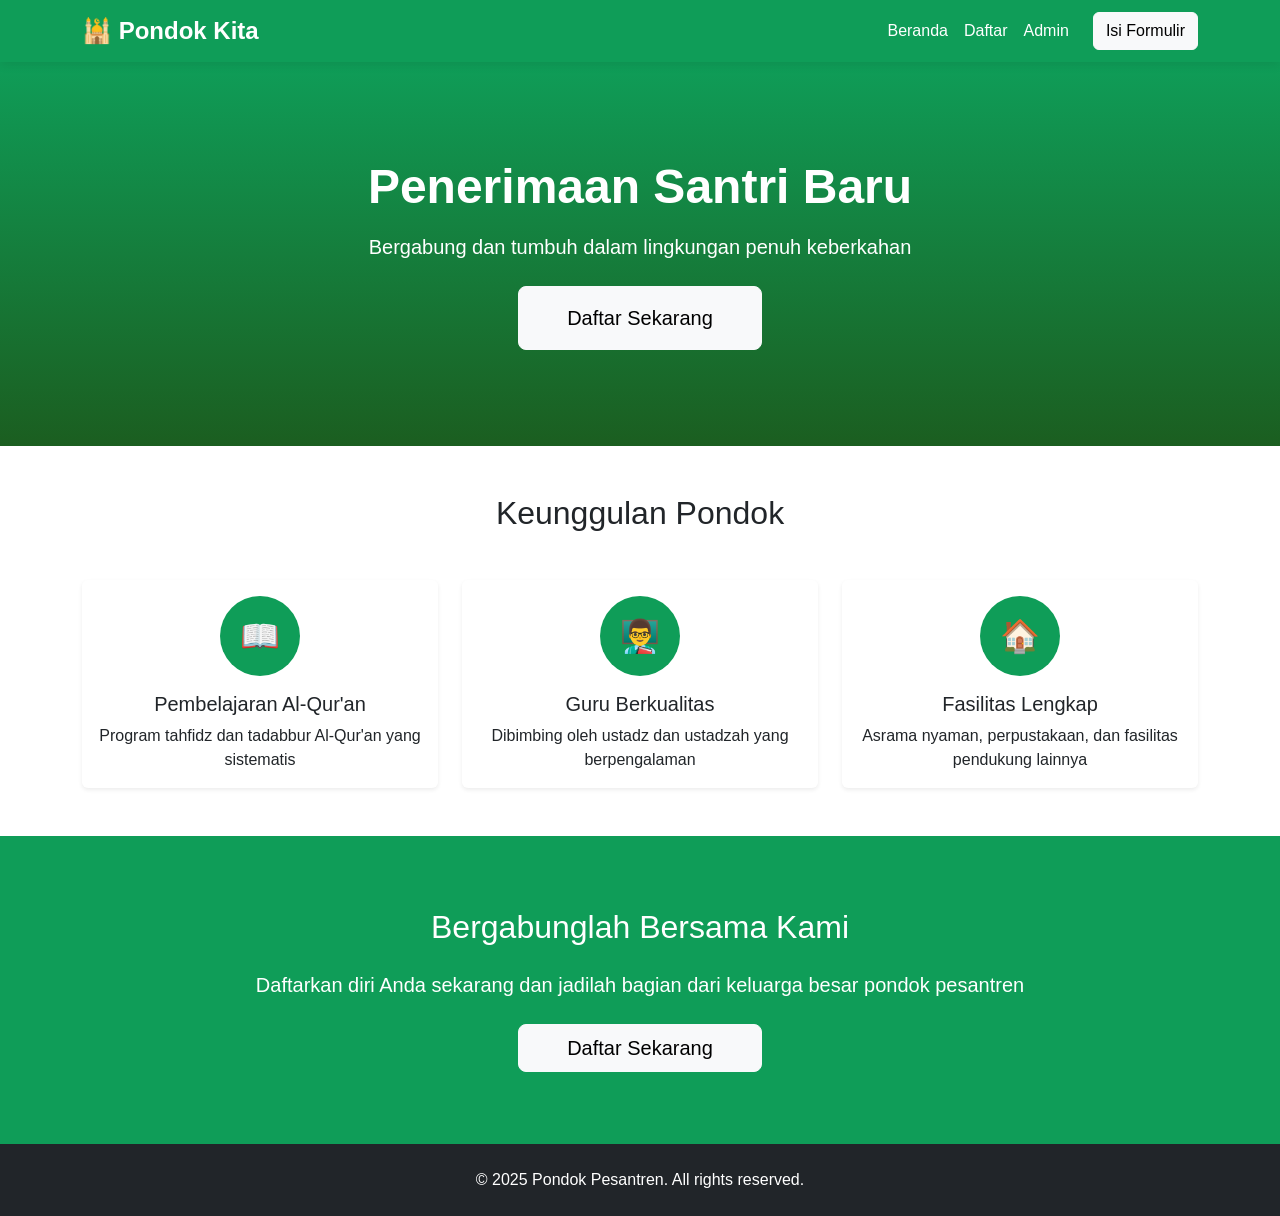
==== public/index.html @ aadc1012 "Add public folder for static files" ====
<!DOCTYPE html>
<html lang="id">
  <head>
    <meta charset="utf-8" />
    <title>Pondok Pesantren — Pendaftaran</title>
    <meta name="viewport" content="width=device-width, initial-scale=1" />

    <!-- Bootstrap -->
    <link
      href="https://cdn.jsdelivr.net/npm/bootstrap@5.3.3/dist/css/bootstrap.min.css"
      rel="stylesheet"
    />

    <!-- AOS & Animate.css -->
    <link href="https://unpkg.com/aos@2.3.4/dist/aos.css" rel="stylesheet" />
    <link
      href="https://cdnjs.cloudflare.com/ajax/libs/animate.css/4.1.1/animate.min.css"
      rel="stylesheet"
    />

    <!-- Custom CSS -->
    <link href="/assets/css/styles.css" rel="stylesheet" />
  </head>
  <body class="bg-light">
    <!-- Navbar -->
    <nav class="navbar navbar-expand-lg sticky-top" style="background: #0f9d58">
      <div class="container">
        <a class="navbar-brand text-white fw-bold" href="/">🕌 Pondok Kita</a>
        <button
          class="navbar-toggler"
          type="button"
          data-bs-toggle="collapse"
          data-bs-target="#navbarNav"
        >
          <span class="navbar-toggler-icon"></span>
        </button>
        <div class="collapse navbar-collapse" id="navbarNav">
          <ul class="navbar-nav ms-auto">
            <li class="nav-item">
              <a class="nav-link text-white" href="/">Beranda</a>
            </li>
            <li class="nav-item">
              <a class="nav-link text-white" href="/daftar">Daftar</a>
            </li>
            <li class="nav-item">
              <a class="nav-link text-white" href="/admin">Admin</a>
            </li>
          </ul>
          <a class="btn btn-light ms-3" href="/daftar">Isi Formulir</a>
        </div>
      </div>
    </nav>

    <!-- Hero Section -->
    <header
      class="py-5"
      style="background: linear-gradient(180deg, #0f9d58, #1b5e20)"
    >
      <div class="container text-center text-white py-5">
        <h1 class="display-5 fw-bold mb-3" id="heroTitle">
          Penerimaan Santri Baru
        </h1>
        <p class="lead mb-4">
          Bergabung dan tumbuh dalam lingkungan penuh keberkahan
        </p>
        <a href="/daftar" class="btn btn-light btn-lg px-5 py-3"
          >Daftar Sekarang</a
        >
      </div>
    </header>

    <!-- Features Section -->
    <section class="py-5 bg-white">
      <div class="container">
        <h2 class="text-center mb-5" data-aos="fade-up">Keunggulan Pondok</h2>
        <div class="row g-4">
          <div class="col-md-4" data-aos="fade-up" data-aos-delay="100">
            <div class="card h-100 shadow-sm border-0">
              <div class="card-body text-center">
                <div
                  class="feature-icon mx-auto mb-3"
                  style="
                    background: #0f9d58;
                    color: white;
                    width: 80px;
                    height: 80px;
                    border-radius: 50%;
                    display: flex;
                    align-items: center;
                    justify-content: center;
                    font-size: 2rem;
                  "
                >
                  📖
                </div>
                <h5 class="card-title">Pembelajaran Al-Qur'an</h5>
                <p class="card-text">
                  Program tahfidz dan tadabbur Al-Qur'an yang sistematis
                </p>
              </div>
            </div>
          </div>
          <div class="col-md-4" data-aos="fade-up" data-aos-delay="200">
            <div class="card h-100 shadow-sm border-0">
              <div class="card-body text-center">
                <div
                  class="feature-icon mx-auto mb-3"
                  style="
                    background: #0f9d58;
                    color: white;
                    width: 80px;
                    height: 80px;
                    border-radius: 50%;
                    display: flex;
                    align-items: center;
                    justify-content: center;
                    font-size: 2rem;
                  "
                >
                  👨‍🏫
                </div>
                <h5 class="card-title">Guru Berkualitas</h5>
                <p class="card-text">
                  Dibimbing oleh ustadz dan ustadzah yang berpengalaman
                </p>
              </div>
            </div>
          </div>
          <div class="col-md-4" data-aos="fade-up" data-aos-delay="300">
            <div class="card h-100 shadow-sm border-0">
              <div class="card-body text-center">
                <div
                  class="feature-icon mx-auto mb-3"
                  style="
                    background: #0f9d58;
                    color: white;
                    width: 80px;
                    height: 80px;
                    border-radius: 50%;
                    display: flex;
                    align-items: center;
                    justify-content: center;
                    font-size: 2rem;
                  "
                >
                  🏠
                </div>
                <h5 class="card-title">Fasilitas Lengkap</h5>
                <p class="card-text">
                  Asrama nyaman, perpustakaan, dan fasilitas pendukung lainnya
                </p>
              </div>
            </div>
          </div>
        </div>
      </div>
    </section>

    <!-- CTA Section -->
    <section class="py-5" style="background: #0f9d58" data-aos="fade-up">
      <div class="container text-center text-white py-4">
        <h2 class="mb-4">Bergabunglah Bersama Kami</h2>
        <p class="lead mb-4">
          Daftarkan diri Anda sekarang dan jadilah bagian dari keluarga besar
          pondok pesantren
        </p>
        <a href="/daftar" class="btn btn-light btn-lg px-5">Daftar Sekarang</a>
      </div>
    </section>

    <!-- Footer -->
    <footer class="bg-dark text-white py-4">
      <div class="container text-center">
        <p class="mb-0">&copy; 2025 Pondok Pesantren. All rights reserved.</p>
      </div>
    </footer>

    <!-- Bootstrap JS -->
    <script src="https://cdn.jsdelivr.net/npm/bootstrap@5.3.3/dist/js/bootstrap.bundle.min.js"></script>

    <!-- GSAP -->
    <script src="https://cdnjs.cloudflare.com/ajax/libs/gsap/3.12.5/gsap.min.js"></script>

    <!-- AOS JS -->
    <script src="https://unpkg.com/aos@2.3.4/dist/aos.js"></script>

    <!-- Custom JS -->
    <script src="/assets/js/app.js"></script>
  </body>
</html>
---- assets/css/styles.css ----
/* Custom Styles - Pondok Pesantren */
:root {
  --primary-green: #0f9d58;
  --dark-green: #1b5e20;
  --hover-green: #0d7d46;
}

body {
  font-family: "Segoe UI", Tahoma, Geneva, Verdana, sans-serif;
}

/* Navbar Styles */
.navbar {
  box-shadow: 0 2px 10px rgba(0, 0, 0, 0.1);
}

.navbar-brand {
  font-size: 1.5rem;
}

.navbar-toggler {
  border-color: rgba(255, 255, 255, 0.5);
}

.navbar-toggler-icon {
  background-image: url("data:image/svg+xml,%3csvg xmlns='http://www.w3.org/2000/svg' viewBox='0 0 30 30'%3e%3cpath stroke='rgba%28255, 255, 255, 0.8%29' stroke-linecap='round' stroke-miterlimit='10' stroke-width='2' d='M4 7h22M4 15h22M4 23h22'/%3e%3c/svg%3e");
}

/* Button Styles */
.btn {
  transition: all 0.3s ease;
}

.btn:hover {
  transform: translateY(-2px);
  box-shadow: 0 5px 15px rgba(0, 0, 0, 0.2);
}

/* Card Hover Effects */
.card {
  transition: all 0.3s ease;
}

.card:hover {
  transform: translateY(-5px);
  box-shadow: 0 10px 30px rgba(0, 0, 0, 0.15) !important;
}

.card:hover .feature-icon {
  transform: scale(1.1) rotate(5deg);
}

/* Feature Icons */
.feature-icon {
  transition: transform 0.3s ease;
}

/* Form Styles */
.form-control:focus,
.form-select:focus {
  border-color: var(--primary-green);
  box-shadow: 0 0 0 0.25rem rgba(15, 157, 88, 0.25);
}

.form-label {
  font-weight: 500;
  margin-bottom: 0.5rem;
}

.form-text {
  font-size: 0.875rem;
  color: #6c757d;
}

/* Validation Styles */
.was-validated .form-control:valid,
.was-validated .form-select:valid {
  border-color: var(--primary-green);
}

.was-validated .form-control:invalid,
.was-validated .form-select:invalid {
  border-color: #dc3545;
}

/* Table Styles */
.table {
  font-size: 0.95rem;
}

.table thead th {
  font-weight: 600;
  text-transform: uppercase;
  font-size: 0.85rem;
  letter-spacing: 0.5px;
  background-color: #f8f9fa;
}

.table-hover tbody tr:hover {
  background-color: rgba(15, 157, 88, 0.05);
}

/* Badge Styles */
.badge {
  padding: 0.5em 0.8em;
  font-weight: 500;
}

/* Stats Cards */
.card.bg-primary,
.card.bg-warning,
.card.bg-success,
.card.bg-danger {
  border: none;
  box-shadow: 0 4px 15px rgba(0, 0, 0, 0.1);
}

/* Loading Spinner */
.spinner-border {
  width: 1rem;
  height: 1rem;
  border-width: 0.15em;
}

/* Alert Styles */
.alert {
  border-radius: 0.5rem;
  border: none;
}

.alert-success {
  background-color: #d4edda;
  color: #155724;
}

.alert-danger {
  background-color: #f8d7da;
  color: #721c24;
}

/* Responsive */
@media (max-width: 768px) {
  .navbar-brand {
    font-size: 1.2rem;
  }

  .table {
    font-size: 0.85rem;
  }

  .btn-sm {
    padding: 0.25rem 0.4rem;
    font-size: 0.75rem;
  }

  .display-5 {
    font-size: 2rem;
  }
}

/* Pagination */
.pagination .page-link {
  color: var(--primary-green);
}

.pagination .page-item.active .page-link {
  background-color: var(--primary-green);
  border-color: var(--primary-green);
}

.pagination .page-link:hover {
  color: var(--hover-green);
}

/* Footer */
footer {
  margin-top: auto;
}

/* Custom Scrollbar */
::-webkit-scrollbar {
  width: 10px;
}

::-webkit-scrollbar-track {
  background: #f1f1f1;
}

::-webkit-scrollbar-thumb {
  background: var(--primary-green);
  border-radius: 5px;
}

::-webkit-scrollbar-thumb:hover {
  background: var(--hover-green);
}

/* Animation Classes */
.animate-fade-in {
  animation: fadeIn 0.5s ease-in;
}

@keyframes fadeIn {
  from {
    opacity: 0;
    transform: translateY(20px);
  }
  to {
    opacity: 1;
    transform: translateY(0);
  }
}

/* Sticky Navbar */
.navbar.sticky-top {
  transition: all 0.3s ease;
}

.navbar.sticky-top.scrolled {
  box-shadow: 0 4px 20px rgba(0, 0, 0, 0.15);
}
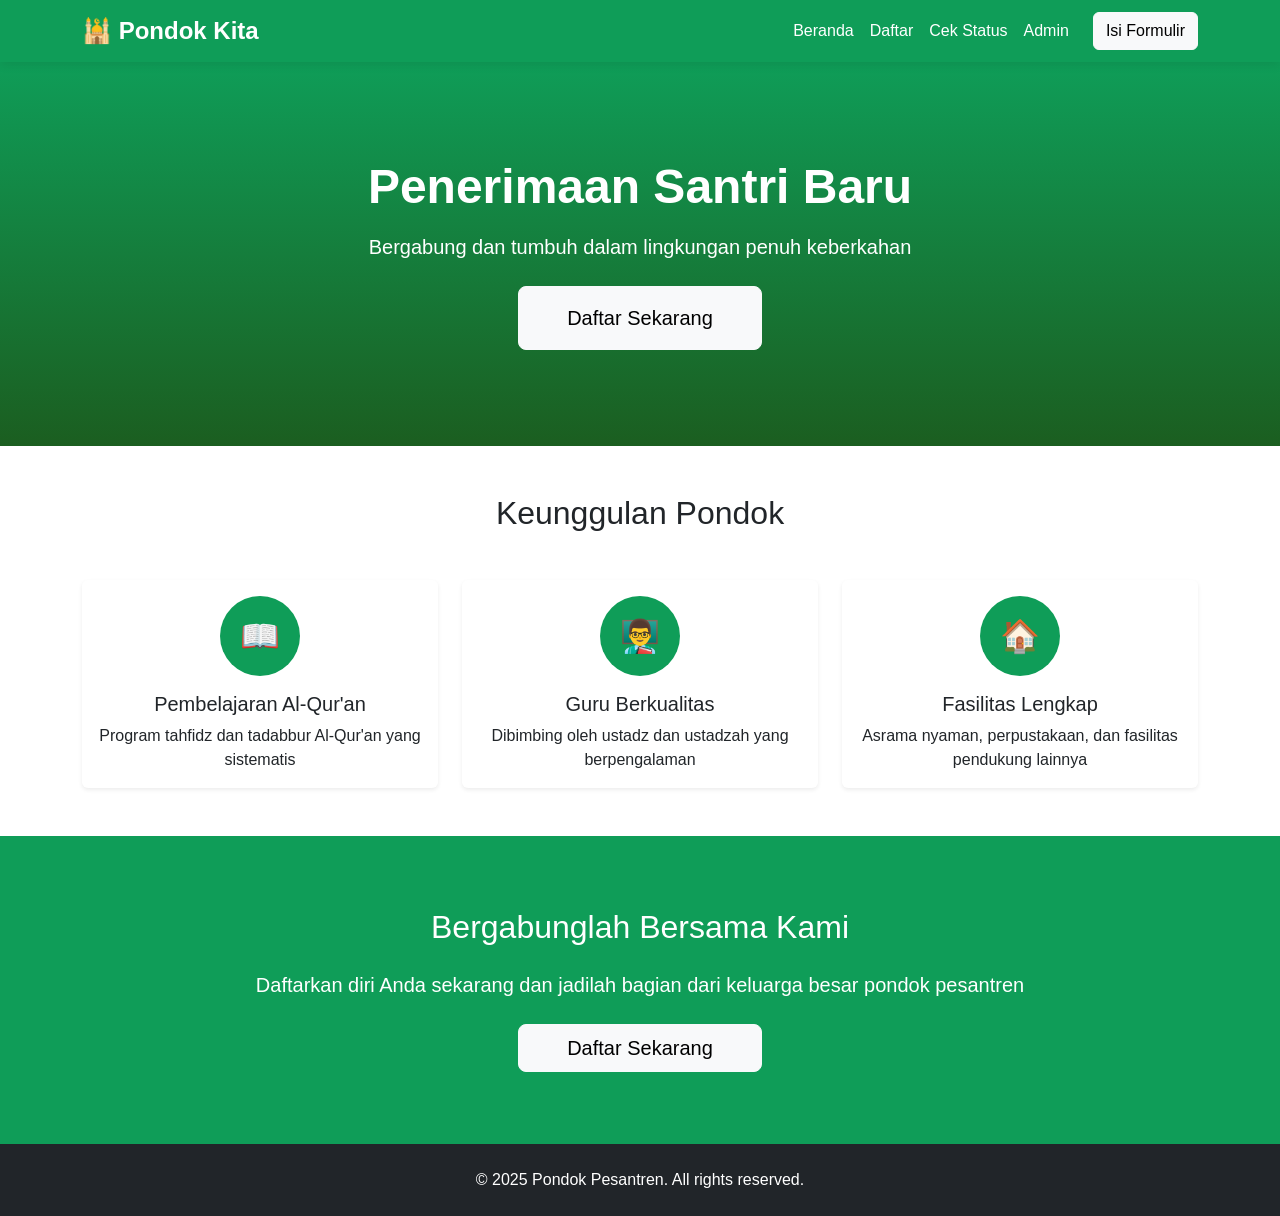
==== commit 44acb55d: "fix: move cekstatus and login to public folder" ====
--- a/public/index.html
+++ b/public/index.html
@@ -41,6 +41,9 @@
             </li>
             <li class="nav-item">
               <a class="nav-link text-white" href="/daftar">Daftar</a>
+            </li>
+            <li class="nav-item">
+              <a class="nav-link text-white" href="/cek-status">Cek Status</a>
             </li>
             <li class="nav-item">
               <a class="nav-link text-white" href="/admin">Admin</a>
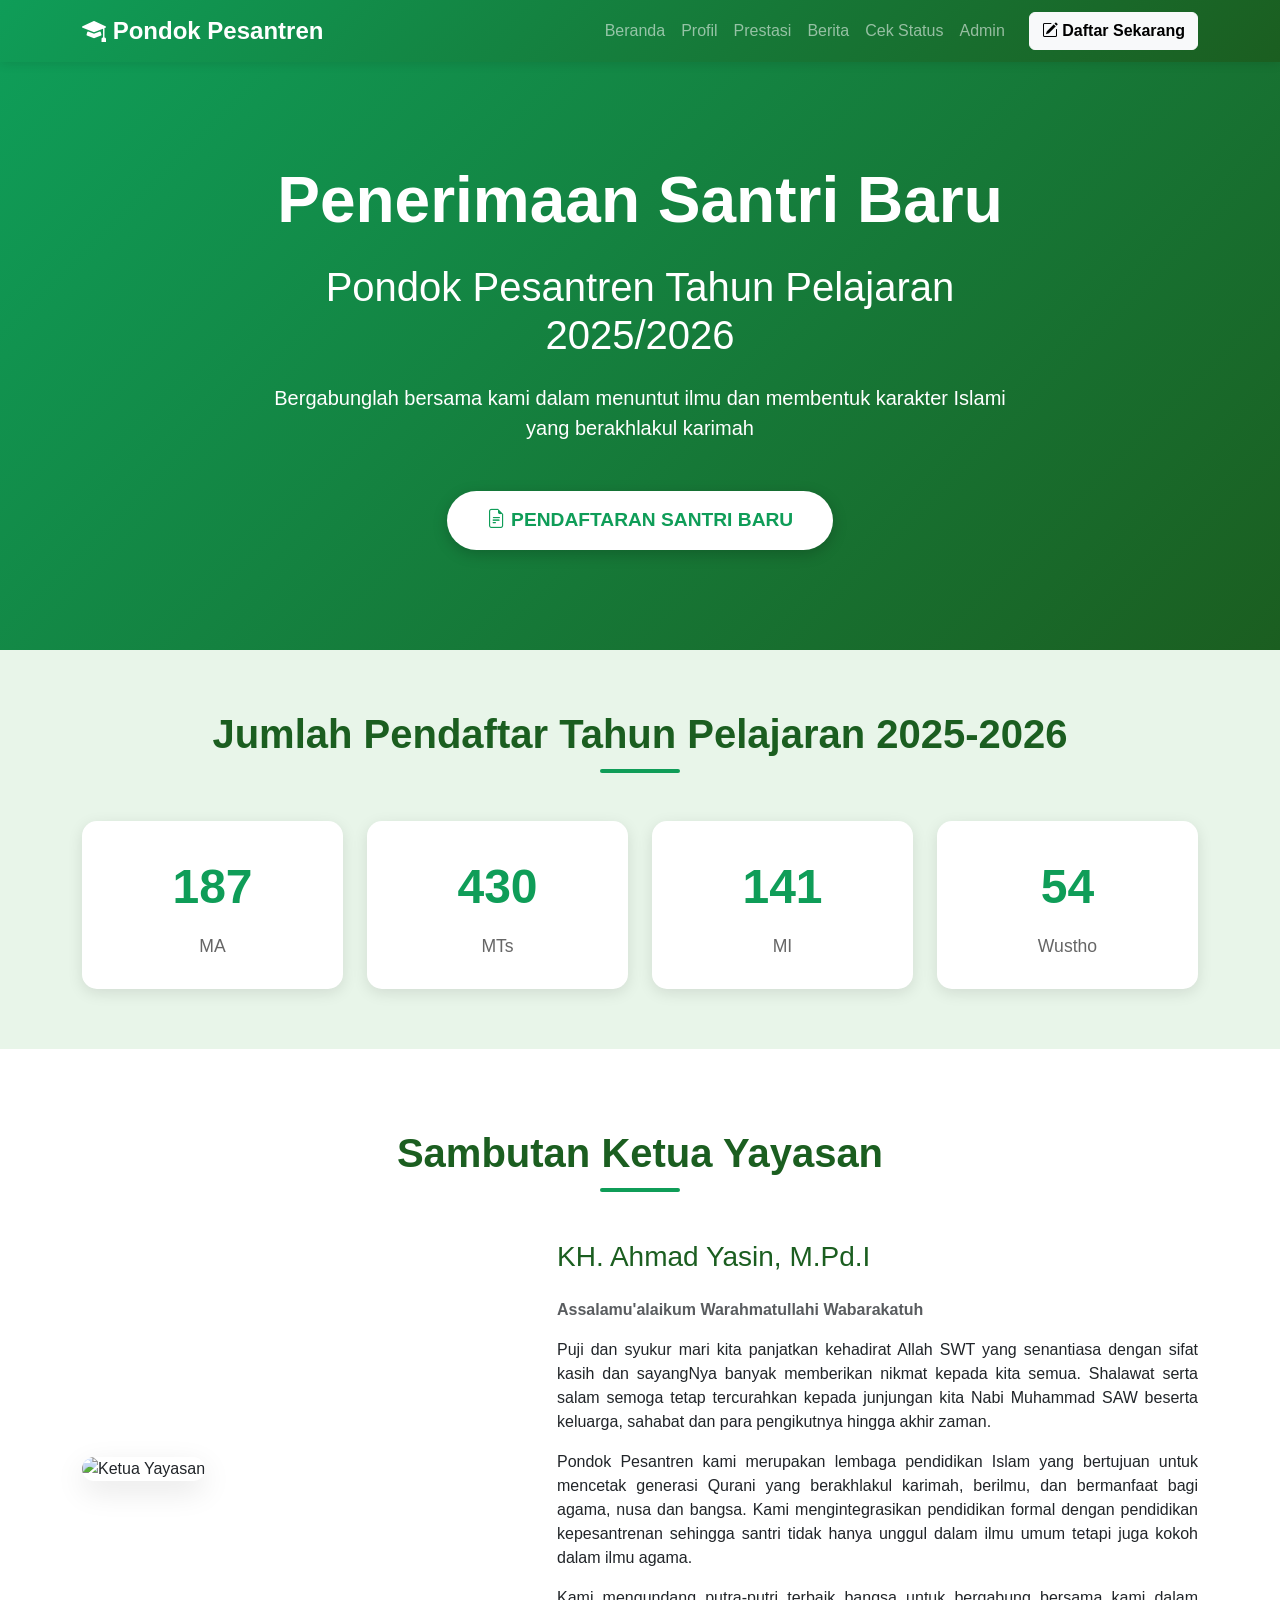
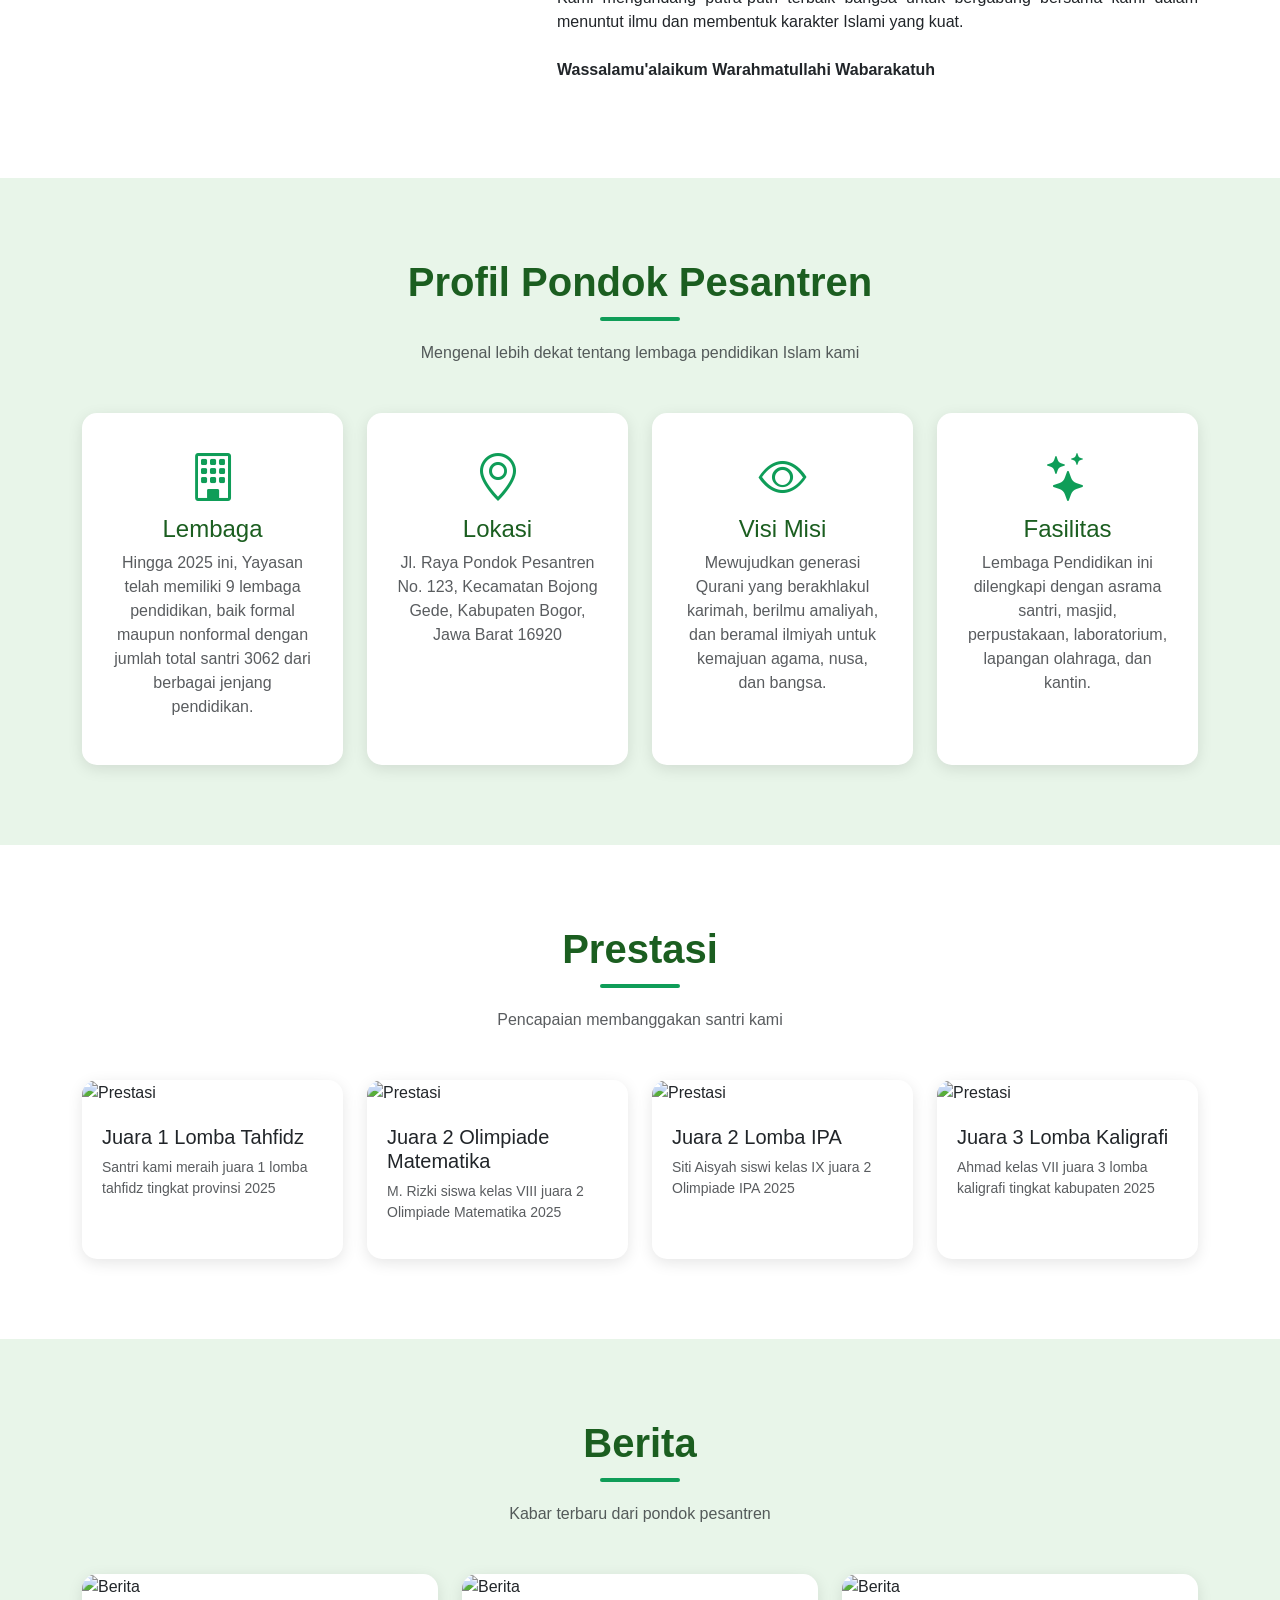
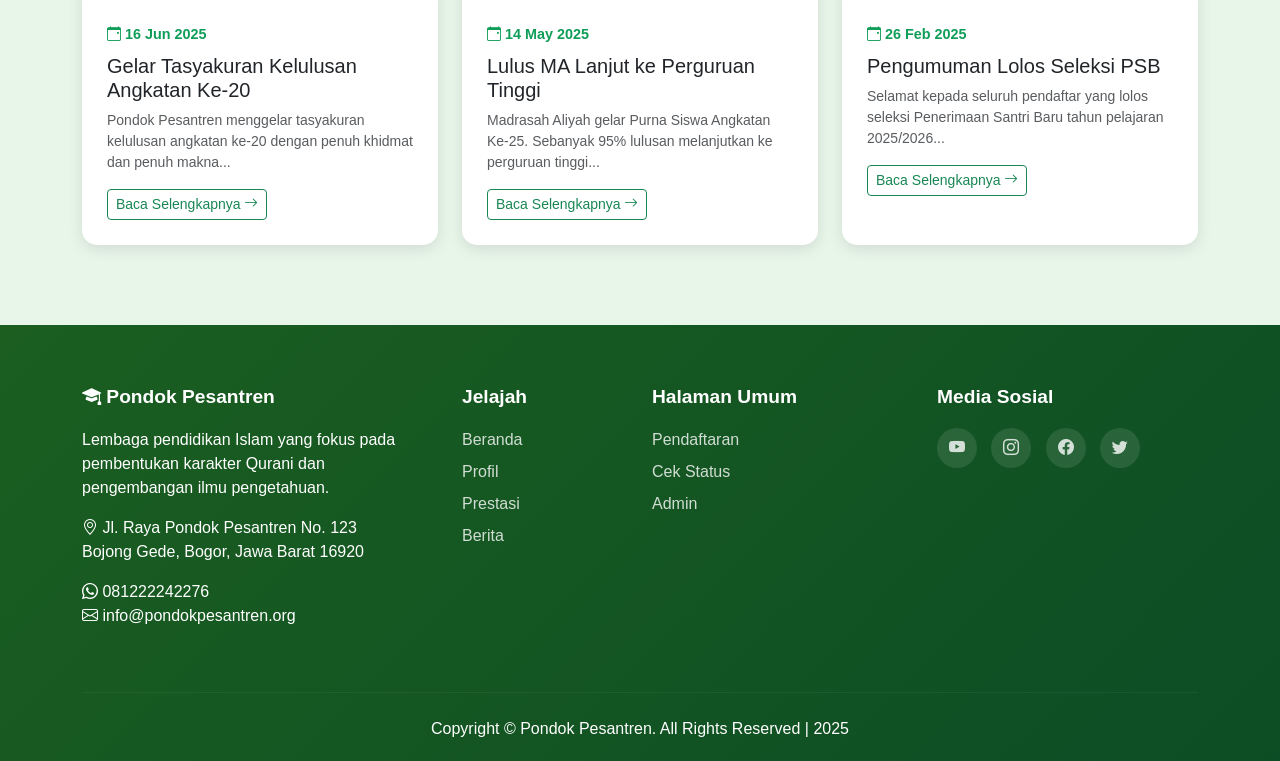
==== commit 7e2853c6: "feat: redesign landing page like yamanur.org - hero, stats, sambutan, profil, prestasi, berita, foot" ====
--- a/public/index.html
+++ b/public/index.html
@@ -2,7 +2,7 @@
 <html lang="id">
   <head>
     <meta charset="utf-8" />
-    <title>Pondok Pesantren — Pendaftaran</title>
+    <title>Pondok Pesantren - Pendaftaran Santri Baru</title>
     <meta name="viewport" content="width=device-width, initial-scale=1" />
 
     <!-- Bootstrap -->
@@ -11,21 +11,280 @@
       rel="stylesheet"
     />
 
-    <!-- AOS & Animate.css -->
+    <!-- Bootstrap Icons -->
+    <link
+      rel="stylesheet"
+      href="https://cdn.jsdelivr.net/npm/bootstrap-icons@1.10.0/font/bootstrap-icons.css"
+    />
+
+    <!-- AOS Animation -->
     <link href="https://unpkg.com/aos@2.3.4/dist/aos.css" rel="stylesheet" />
-    <link
-      href="https://cdnjs.cloudflare.com/ajax/libs/animate.css/4.1.1/animate.min.css"
-      rel="stylesheet"
-    />
-
-    <!-- Custom CSS -->
-    <link href="/assets/css/styles.css" rel="stylesheet" />
+
+    <style>
+      :root {
+        --primary-green: #0f9d58;
+        --dark-green: #1b5e20;
+        --light-green: #e8f5e9;
+      }
+
+      body {
+        font-family: "Segoe UI", Tahoma, Geneva, Verdana, sans-serif;
+      }
+
+      /* Navbar */
+      .navbar {
+        background: linear-gradient(135deg, var(--primary-green), var(--dark-green)) !important;
+        box-shadow: 0 2px 10px rgba(0, 0, 0, 0.1);
+      }
+
+      /* Hero Section */
+      .hero-section {
+        background: linear-gradient(135deg, var(--primary-green), var(--dark-green));
+        color: white;
+        padding: 100px 0;
+        position: relative;
+        overflow: hidden;
+      }
+
+      .hero-section::before {
+        content: "";
+        position: absolute;
+        top: 0;
+        left: 0;
+        right: 0;
+        bottom: 0;
+        background-image: url("https://images.unsplash.com/photo-1542816417-0983c9c9ad53?w=1200");
+        background-size: cover;
+        background-position: center;
+        opacity: 0.1;
+      }
+
+      .hero-content {
+        position: relative;
+        z-index: 1;
+      }
+
+      .btn-psb {
+        padding: 15px 40px;
+        font-size: 1.2rem;
+        font-weight: bold;
+        border-radius: 50px;
+        background: white;
+        color: var(--primary-green);
+        border: none;
+        box-shadow: 0 4px 15px rgba(0, 0, 0, 0.2);
+        transition: all 0.3s;
+      }
+
+      .btn-psb:hover {
+        transform: translateY(-3px);
+        box-shadow: 0 6px 20px rgba(0, 0, 0, 0.3);
+      }
+
+      /* Stats Section */
+      .stats-section {
+        background: var(--light-green);
+        padding: 60px 0;
+      }
+
+      .stat-card {
+        background: white;
+        border-radius: 15px;
+        padding: 30px;
+        text-align: center;
+        box-shadow: 0 4px 15px rgba(0, 0, 0, 0.1);
+        transition: all 0.3s;
+      }
+
+      .stat-card:hover {
+        transform: translateY(-5px);
+        box-shadow: 0 6px 20px rgba(0, 0, 0, 0.15);
+      }
+
+      .stat-number {
+        font-size: 3rem;
+        font-weight: bold;
+        color: var(--primary-green);
+      }
+
+      .stat-label {
+        font-size: 1.1rem;
+        color: #666;
+        margin-top: 10px;
+      }
+
+      /* Section Title */
+      .section-title {
+        font-size: 2.5rem;
+        font-weight: bold;
+        color: var(--dark-green);
+        margin-bottom: 20px;
+        position: relative;
+        padding-bottom: 15px;
+      }
+
+      .section-title::after {
+        content: "";
+        position: absolute;
+        bottom: 0;
+        left: 50%;
+        transform: translateX(-50%);
+        width: 80px;
+        height: 4px;
+        background: var(--primary-green);
+        border-radius: 2px;
+      }
+
+      /* Sambutan Section */
+      .sambutan-section {
+        padding: 80px 0;
+      }
+
+      .sambutan-img {
+        border-radius: 15px;
+        box-shadow: 0 10px 30px rgba(0, 0, 0, 0.1);
+      }
+
+      /* Profile Cards */
+      .profile-section {
+        background: var(--light-green);
+        padding: 80px 0;
+      }
+
+      .profile-card {
+        background: white;
+        border-radius: 15px;
+        padding: 30px;
+        height: 100%;
+        transition: all 0.3s;
+        border: none;
+        box-shadow: 0 4px 15px rgba(0, 0, 0, 0.1);
+      }
+
+      .profile-card:hover {
+        transform: translateY(-10px);
+        box-shadow: 0 8px 25px rgba(0, 0, 0, 0.15);
+      }
+
+      .profile-icon {
+        font-size: 3rem;
+        color: var(--primary-green);
+        margin-bottom: 20px;
+      }
+
+      /* Prestasi Section */
+      .prestasi-section {
+        padding: 80px 0;
+      }
+
+      .prestasi-card {
+        background: white;
+        border-radius: 15px;
+        overflow: hidden;
+        box-shadow: 0 4px 15px rgba(0, 0, 0, 0.1);
+        transition: all 0.3s;
+        height: 100%;
+      }
+
+      .prestasi-card:hover {
+        transform: translateY(-5px);
+        box-shadow: 0 8px 25px rgba(0, 0, 0, 0.15);
+      }
+
+      .prestasi-img {
+        width: 100%;
+        height: 200px;
+        object-fit: cover;
+      }
+
+      .prestasi-body {
+        padding: 20px;
+      }
+
+      /* Berita Section */
+      .berita-section {
+        background: var(--light-green);
+        padding: 80px 0;
+      }
+
+      .berita-card {
+        background: white;
+        border-radius: 15px;
+        overflow: hidden;
+        box-shadow: 0 4px 15px rgba(0, 0, 0, 0.1);
+        transition: all 0.3s;
+        height: 100%;
+      }
+
+      .berita-card:hover {
+        transform: translateY(-5px);
+        box-shadow: 0 8px 25px rgba(0, 0, 0, 0.15);
+      }
+
+      .berita-img {
+        width: 100%;
+        height: 220px;
+        object-fit: cover;
+      }
+
+      .berita-body {
+        padding: 25px;
+      }
+
+      .berita-date {
+        color: var(--primary-green);
+        font-size: 0.9rem;
+        font-weight: 600;
+      }
+
+      /* Footer */
+      .footer {
+        background: linear-gradient(135deg, var(--dark-green), #0d4d25);
+        color: white;
+        padding: 60px 0 20px;
+      }
+
+      .footer-title {
+        font-size: 1.2rem;
+        font-weight: bold;
+        margin-bottom: 20px;
+      }
+
+      .footer a {
+        color: rgba(255, 255, 255, 0.8);
+        text-decoration: none;
+        transition: color 0.3s;
+      }
+
+      .footer a:hover {
+        color: white;
+      }
+
+      .social-icons a {
+        display: inline-block;
+        width: 40px;
+        height: 40px;
+        line-height: 40px;
+        text-align: center;
+        background: rgba(255, 255, 255, 0.1);
+        border-radius: 50%;
+        margin-right: 10px;
+        transition: all 0.3s;
+      }
+
+      .social-icons a:hover {
+        background: white;
+        color: var(--primary-green);
+      }
+    </style>
   </head>
-  <body class="bg-light">
+  <body>
     <!-- Navbar -->
-    <nav class="navbar navbar-expand-lg sticky-top" style="background: #0f9d58">
+    <nav class="navbar navbar-expand-lg navbar-dark sticky-top">
       <div class="container">
-        <a class="navbar-brand text-white fw-bold" href="/">🕌 Pondok Kita</a>
+        <a class="navbar-brand fw-bold fs-4" href="/">
+          <i class="bi bi-mortarboard-fill"></i> Pondok Pesantren
+        </a>
         <button
           class="navbar-toggler"
           type="button"
@@ -37,157 +296,451 @@
         <div class="collapse navbar-collapse" id="navbarNav">
           <ul class="navbar-nav ms-auto">
             <li class="nav-item">
-              <a class="nav-link text-white" href="/">Beranda</a>
+              <a class="nav-link" href="/">Beranda</a>
             </li>
             <li class="nav-item">
-              <a class="nav-link text-white" href="/daftar">Daftar</a>
+              <a class="nav-link" href="#profil">Profil</a>
             </li>
             <li class="nav-item">
-              <a class="nav-link text-white" href="/cek-status">Cek Status</a>
+              <a class="nav-link" href="#prestasi">Prestasi</a>
             </li>
             <li class="nav-item">
-              <a class="nav-link text-white" href="/admin">Admin</a>
+              <a class="nav-link" href="#berita">Berita</a>
+            </li>
+            <li class="nav-item">
+              <a class="nav-link" href="/cek-status">Cek Status</a>
+            </li>
+            <li class="nav-item">
+              <a class="nav-link" href="/login">Admin</a>
             </li>
           </ul>
-          <a class="btn btn-light ms-3" href="/daftar">Isi Formulir</a>
+          <a class="btn btn-light ms-3 fw-bold" href="/daftar">
+            <i class="bi bi-pencil-square"></i> Daftar Sekarang
+          </a>
         </div>
       </div>
     </nav>
 
     <!-- Hero Section -->
-    <header
-      class="py-5"
-      style="background: linear-gradient(180deg, #0f9d58, #1b5e20)"
-    >
-      <div class="container text-center text-white py-5">
-        <h1 class="display-5 fw-bold mb-3" id="heroTitle">
-          Penerimaan Santri Baru
-        </h1>
-        <p class="lead mb-4">
-          Bergabung dan tumbuh dalam lingkungan penuh keberkahan
-        </p>
-        <a href="/daftar" class="btn btn-light btn-lg px-5 py-3"
-          >Daftar Sekarang</a
-        >
-      </div>
-    </header>
-
-    <!-- Features Section -->
-    <section class="py-5 bg-white">
-      <div class="container">
-        <h2 class="text-center mb-5" data-aos="fade-up">Keunggulan Pondok</h2>
-        <div class="row g-4">
-          <div class="col-md-4" data-aos="fade-up" data-aos-delay="100">
-            <div class="card h-100 shadow-sm border-0">
-              <div class="card-body text-center">
-                <div
-                  class="feature-icon mx-auto mb-3"
-                  style="
-                    background: #0f9d58;
-                    color: white;
-                    width: 80px;
-                    height: 80px;
-                    border-radius: 50%;
-                    display: flex;
-                    align-items: center;
-                    justify-content: center;
-                    font-size: 2rem;
-                  "
-                >
-                  📖
-                </div>
-                <h5 class="card-title">Pembelajaran Al-Qur'an</h5>
-                <p class="card-text">
-                  Program tahfidz dan tadabbur Al-Qur'an yang sistematis
-                </p>
-              </div>
-            </div>
-          </div>
-          <div class="col-md-4" data-aos="fade-up" data-aos-delay="200">
-            <div class="card h-100 shadow-sm border-0">
-              <div class="card-body text-center">
-                <div
-                  class="feature-icon mx-auto mb-3"
-                  style="
-                    background: #0f9d58;
-                    color: white;
-                    width: 80px;
-                    height: 80px;
-                    border-radius: 50%;
-                    display: flex;
-                    align-items: center;
-                    justify-content: center;
-                    font-size: 2rem;
-                  "
-                >
-                  👨‍🏫
-                </div>
-                <h5 class="card-title">Guru Berkualitas</h5>
-                <p class="card-text">
-                  Dibimbing oleh ustadz dan ustadzah yang berpengalaman
-                </p>
-              </div>
-            </div>
-          </div>
-          <div class="col-md-4" data-aos="fade-up" data-aos-delay="300">
-            <div class="card h-100 shadow-sm border-0">
-              <div class="card-body text-center">
-                <div
-                  class="feature-icon mx-auto mb-3"
-                  style="
-                    background: #0f9d58;
-                    color: white;
-                    width: 80px;
-                    height: 80px;
-                    border-radius: 50%;
-                    display: flex;
-                    align-items: center;
-                    justify-content: center;
-                    font-size: 2rem;
-                  "
-                >
-                  🏠
-                </div>
-                <h5 class="card-title">Fasilitas Lengkap</h5>
-                <p class="card-text">
-                  Asrama nyaman, perpustakaan, dan fasilitas pendukung lainnya
-                </p>
-              </div>
-            </div>
+    <section class="hero-section">
+      <div class="container hero-content">
+        <div class="row align-items-center">
+          <div class="col-lg-8 mx-auto text-center" data-aos="fade-up">
+            <h1 class="display-3 fw-bold mb-4">
+              Penerimaan Santri Baru
+            </h1>
+            <h2 class="display-6 mb-4">
+              Pondok Pesantren Tahun Pelajaran 2025/2026
+            </h2>
+            <p class="lead mb-5">
+              Bergabunglah bersama kami dalam menuntut ilmu dan membentuk
+              karakter Islami yang berakhlakul karimah
+            </p>
+            <a href="/daftar" class="btn btn-psb">
+              <i class="bi bi-file-earmark-text"></i> PENDAFTARAN SANTRI BARU
+            </a>
           </div>
         </div>
       </div>
     </section>
 
-    <!-- CTA Section -->
-    <section class="py-5" style="background: #0f9d58" data-aos="fade-up">
-      <div class="container text-center text-white py-4">
-        <h2 class="mb-4">Bergabunglah Bersama Kami</h2>
-        <p class="lead mb-4">
-          Daftarkan diri Anda sekarang dan jadilah bagian dari keluarga besar
-          pondok pesantren
-        </p>
-        <a href="/daftar" class="btn btn-light btn-lg px-5">Daftar Sekarang</a>
+    <!-- Stats Section -->
+    <section class="stats-section">
+      <div class="container">
+        <h2 class="text-center section-title" data-aos="fade-up">
+          Jumlah Pendaftar Tahun Pelajaran 2025-2026
+        </h2>
+        <div class="row g-4 mt-4">
+          <div class="col-md-3" data-aos="fade-up" data-aos-delay="100">
+            <div class="stat-card">
+              <div class="stat-number">187</div>
+              <div class="stat-label">MA</div>
+            </div>
+          </div>
+          <div class="col-md-3" data-aos="fade-up" data-aos-delay="200">
+            <div class="stat-card">
+              <div class="stat-number">430</div>
+              <div class="stat-label">MTs</div>
+            </div>
+          </div>
+          <div class="col-md-3" data-aos="fade-up" data-aos-delay="300">
+            <div class="stat-card">
+              <div class="stat-number">141</div>
+              <div class="stat-label">MI</div>
+            </div>
+          </div>
+          <div class="col-md-3" data-aos="fade-up" data-aos-delay="400">
+            <div class="stat-card">
+              <div class="stat-number">54</div>
+              <div class="stat-label">Wustho</div>
+            </div>
+          </div>
+        </div>
       </div>
     </section>
 
+    <!-- Sambutan Section -->
+    <section class="sambutan-section">
+      <div class="container">
+        <h2 class="text-center section-title" data-aos="fade-up">
+          Sambutan Ketua Yayasan
+        </h2>
+        <div class="row align-items-center mt-5">
+          <div class="col-lg-5" data-aos="fade-right">
+            <img
+              src="https://images.unsplash.com/photo-1542838132-92c53300491e?w=500"
+              alt="Ketua Yayasan"
+              class="img-fluid sambutan-img"
+            />
+          </div>
+          <div class="col-lg-7" data-aos="fade-left">
+            <h3 class="mb-4" style="color: var(--dark-green)">
+              KH. Ahmad Yasin, M.Pd.I
+            </h3>
+            <p class="text-muted mb-3">
+              <strong>Assalamu'alaikum Warahmatullahi Wabarakatuh</strong>
+            </p>
+            <p style="text-align: justify">
+              Puji dan syukur mari kita panjatkan kehadirat Allah SWT yang
+              senantiasa dengan sifat kasih dan sayangNya banyak memberikan
+              nikmat kepada kita semua. Shalawat serta salam semoga tetap
+              tercurahkan kepada junjungan kita Nabi Muhammad SAW beserta
+              keluarga, sahabat dan para pengikutnya hingga akhir zaman.
+            </p>
+            <p style="text-align: justify">
+              Pondok Pesantren kami merupakan lembaga pendidikan Islam yang
+              bertujuan untuk mencetak generasi Qurani yang berakhlakul karimah,
+              berilmu, dan bermanfaat bagi agama, nusa dan bangsa. Kami
+              mengintegrasikan pendidikan formal dengan pendidikan kepesantrenan
+              sehingga santri tidak hanya unggul dalam ilmu umum tetapi juga
+              kokoh dalam ilmu agama.
+            </p>
+            <p style="text-align: justify">
+              Kami mengundang putra-putri terbaik bangsa untuk bergabung bersama
+              kami dalam menuntut ilmu dan membentuk karakter Islami yang kuat.
+            </p>
+            <p class="mt-4">
+              <strong>Wassalamu'alaikum Warahmatullahi Wabarakatuh</strong>
+            </p>
+          </div>
+        </div>
+      </div>
+    </section>
+
+    <!-- Profile Section -->
+    <section class="profile-section" id="profil">
+      <div class="container">
+        <h2 class="text-center section-title" data-aos="fade-up">
+          Profil Pondok Pesantren
+        </h2>
+        <p class="text-center text-muted mb-5" data-aos="fade-up">
+          Mengenal lebih dekat tentang lembaga pendidikan Islam kami
+        </p>
+
+        <div class="row g-4">
+          <div class="col-md-6 col-lg-3" data-aos="fade-up" data-aos-delay="100">
+            <div class="card profile-card">
+              <div class="text-center">
+                <i class="bi bi-building profile-icon"></i>
+                <h4 style="color: var(--dark-green)">Lembaga</h4>
+                <p class="text-muted">
+                  Hingga 2025 ini, Yayasan telah memiliki 9 lembaga pendidikan,
+                  baik formal maupun nonformal dengan jumlah total santri 3062
+                  dari berbagai jenjang pendidikan.
+                </p>
+              </div>
+            </div>
+          </div>
+
+          <div class="col-md-6 col-lg-3" data-aos="fade-up" data-aos-delay="200">
+            <div class="card profile-card">
+              <div class="text-center">
+                <i class="bi bi-geo-alt profile-icon"></i>
+                <h4 style="color: var(--dark-green)">Lokasi</h4>
+                <p class="text-muted">
+                  Jl. Raya Pondok Pesantren No. 123, Kecamatan Bojong Gede,
+                  Kabupaten Bogor, Jawa Barat 16920
+                </p>
+              </div>
+            </div>
+          </div>
+
+          <div class="col-md-6 col-lg-3" data-aos="fade-up" data-aos-delay="300">
+            <div class="card profile-card">
+              <div class="text-center">
+                <i class="bi bi-eye profile-icon"></i>
+                <h4 style="color: var(--dark-green)">Visi Misi</h4>
+                <p class="text-muted">
+                  Mewujudkan generasi Qurani yang berakhlakul karimah, berilmu
+                  amaliyah, dan beramal ilmiyah untuk kemajuan agama, nusa, dan
+                  bangsa.
+                </p>
+              </div>
+            </div>
+          </div>
+
+          <div class="col-md-6 col-lg-3" data-aos="fade-up" data-aos-delay="400">
+            <div class="card profile-card">
+              <div class="text-center">
+                <i class="bi bi-stars profile-icon"></i>
+                <h4 style="color: var(--dark-green)">Fasilitas</h4>
+                <p class="text-muted">
+                  Lembaga Pendidikan ini dilengkapi dengan asrama santri, masjid,
+                  perpustakaan, laboratorium, lapangan olahraga, dan kantin.
+                </p>
+              </div>
+            </div>
+          </div>
+        </div>
+      </div>
+    </section>
+
+    <!-- Prestasi Section -->
+    <section class="prestasi-section" id="prestasi">
+      <div class="container">
+        <h2 class="text-center section-title" data-aos="fade-up">Prestasi</h2>
+        <p class="text-center text-muted mb-5" data-aos="fade-up">
+          Pencapaian membanggakan santri kami
+        </p>
+
+        <div class="row g-4">
+          <div class="col-md-6 col-lg-3" data-aos="fade-up" data-aos-delay="100">
+            <div class="prestasi-card">
+              <img
+                src="https://images.unsplash.com/photo-1523050854058-8df90110c9f1?w=400"
+                alt="Prestasi"
+                class="prestasi-img"
+              />
+              <div class="prestasi-body">
+                <h5>Juara 1 Lomba Tahfidz</h5>
+                <p class="text-muted small">
+                  Santri kami meraih juara 1 lomba tahfidz tingkat provinsi 2025
+                </p>
+              </div>
+            </div>
+          </div>
+
+          <div class="col-md-6 col-lg-3" data-aos="fade-up" data-aos-delay="200">
+            <div class="prestasi-card">
+              <img
+                src="https://images.unsplash.com/photo-1427504494785-3a9ca7044f45?w=400"
+                alt="Prestasi"
+                class="prestasi-img"
+              />
+              <div class="prestasi-body">
+                <h5>Juara 2 Olimpiade Matematika</h5>
+                <p class="text-muted small">
+                  M. Rizki siswa kelas VIII juara 2 Olimpiade Matematika 2025
+                </p>
+              </div>
+            </div>
+          </div>
+
+          <div class="col-md-6 col-lg-3" data-aos="fade-up" data-aos-delay="300">
+            <div class="prestasi-card">
+              <img
+                src="https://images.unsplash.com/photo-1509062522246-3755977927d7?w=400"
+                alt="Prestasi"
+                class="prestasi-img"
+              />
+              <div class="prestasi-body">
+                <h5>Juara 2 Lomba IPA</h5>
+                <p class="text-muted small">
+                  Siti Aisyah siswi kelas IX juara 2 Olimpiade IPA 2025
+                </p>
+              </div>
+            </div>
+          </div>
+
+          <div class="col-md-6 col-lg-3" data-aos="fade-up" data-aos-delay="400">
+            <div class="prestasi-card">
+              <img
+                src="https://images.unsplash.com/photo-1456513080510-7bf3a84b82f8?w=400"
+                alt="Prestasi"
+                class="prestasi-img"
+              />
+              <div class="prestasi-body">
+                <h5>Juara 3 Lomba Kaligrafi</h5>
+                <p class="text-muted small">
+                  Ahmad kelas VII juara 3 lomba kaligrafi tingkat kabupaten 2025
+                </p>
+              </div>
+            </div>
+          </div>
+        </div>
+      </div>
+    </section>
+
+    <!-- Berita Section -->
+    <section class="berita-section" id="berita">
+      <div class="container">
+        <h2 class="text-center section-title" data-aos="fade-up">Berita</h2>
+        <p class="text-center text-muted mb-5" data-aos="fade-up">
+          Kabar terbaru dari pondok pesantren
+        </p>
+
+        <div class="row g-4">
+          <div class="col-md-6 col-lg-4" data-aos="fade-up" data-aos-delay="100">
+            <div class="berita-card">
+              <img
+                src="https://images.unsplash.com/photo-1523050854058-8df90110c9f1?w=400"
+                alt="Berita"
+                class="berita-img"
+              />
+              <div class="berita-body">
+                <div class="berita-date mb-2">
+                  <i class="bi bi-calendar-event"></i> 16 Jun 2025
+                </div>
+                <h5>Gelar Tasyakuran Kelulusan Angkatan Ke-20</h5>
+                <p class="text-muted small">
+                  Pondok Pesantren menggelar tasyakuran kelulusan angkatan ke-20
+                  dengan penuh khidmat dan penuh makna...
+                </p>
+                <a href="#" class="btn btn-sm btn-outline-success">
+                  Baca Selengkapnya <i class="bi bi-arrow-right"></i>
+                </a>
+              </div>
+            </div>
+          </div>
+
+          <div class="col-md-6 col-lg-4" data-aos="fade-up" data-aos-delay="200">
+            <div class="berita-card">
+              <img
+                src="https://images.unsplash.com/photo-1427504494785-3a9ca7044f45?w=400"
+                alt="Berita"
+                class="berita-img"
+              />
+              <div class="berita-body">
+                <div class="berita-date mb-2">
+                  <i class="bi bi-calendar-event"></i> 14 May 2025
+                </div>
+                <h5>Lulus MA Lanjut ke Perguruan Tinggi</h5>
+                <p class="text-muted small">
+                  Madrasah Aliyah gelar Purna Siswa Angkatan Ke-25. Sebanyak 95%
+                  lulusan melanjutkan ke perguruan tinggi...
+                </p>
+                <a href="#" class="btn btn-sm btn-outline-success">
+                  Baca Selengkapnya <i class="bi bi-arrow-right"></i>
+                </a>
+              </div>
+            </div>
+          </div>
+
+          <div class="col-md-6 col-lg-4" data-aos="fade-up" data-aos-delay="300">
+            <div class="berita-card">
+              <img
+                src="https://images.unsplash.com/photo-1509062522246-3755977927d7?w=400"
+                alt="Berita"
+                class="berita-img"
+              />
+              <div class="berita-body">
+                <div class="berita-date mb-2">
+                  <i class="bi bi-calendar-event"></i> 26 Feb 2025
+                </div>
+                <h5>Pengumuman Lolos Seleksi PSB</h5>
+                <p class="text-muted small">
+                  Selamat kepada seluruh pendaftar yang lolos seleksi Penerimaan
+                  Santri Baru tahun pelajaran 2025/2026...
+                </p>
+                <a href="#" class="btn btn-sm btn-outline-success">
+                  Baca Selengkapnya <i class="bi bi-arrow-right"></i>
+                </a>
+              </div>
+            </div>
+          </div>
+        </div>
+      </div>
+    </section>
+
     <!-- Footer -->
-    <footer class="bg-dark text-white py-4">
-      <div class="container text-center">
-        <p class="mb-0">&copy; 2025 Pondok Pesantren. All rights reserved.</p>
+    <footer class="footer">
+      <div class="container">
+        <div class="row">
+          <div class="col-lg-4 mb-4">
+            <h3 class="footer-title">
+              <i class="bi bi-mortarboard-fill"></i> Pondok Pesantren
+            </h3>
+            <p class="mb-3">
+              Lembaga pendidikan Islam yang fokus pada pembentukan karakter
+              Qurani dan pengembangan ilmu pengetahuan.
+            </p>
+            <p>
+              <i class="bi bi-geo-alt"></i> Jl. Raya Pondok Pesantren No. 123
+              <br />
+              Bojong Gede, Bogor, Jawa Barat 16920
+            </p>
+            <p>
+              <i class="bi bi-whatsapp"></i> 081222242276<br />
+              <i class="bi bi-envelope"></i> info@pondokpesantren.org
+            </p>
+          </div>
+
+          <div class="col-lg-2 col-md-4 mb-4">
+            <h5 class="footer-title">Jelajah</h5>
+            <ul class="list-unstyled">
+              <li class="mb-2"><a href="/">Beranda</a></li>
+              <li class="mb-2"><a href="#profil">Profil</a></li>
+              <li class="mb-2"><a href="#prestasi">Prestasi</a></li>
+              <li class="mb-2"><a href="#berita">Berita</a></li>
+            </ul>
+          </div>
+
+          <div class="col-lg-3 col-md-4 mb-4">
+            <h5 class="footer-title">Halaman Umum</h5>
+            <ul class="list-unstyled">
+              <li class="mb-2"><a href="/daftar">Pendaftaran</a></li>
+              <li class="mb-2"><a href="/cek-status">Cek Status</a></li>
+              <li class="mb-2"><a href="/login">Admin</a></li>
+            </ul>
+          </div>
+
+          <div class="col-lg-3 col-md-4 mb-4">
+            <h5 class="footer-title">Media Sosial</h5>
+            <div class="social-icons">
+              <a href="#"><i class="bi bi-youtube"></i></a>
+              <a href="#"><i class="bi bi-instagram"></i></a>
+              <a href="#"><i class="bi bi-facebook"></i></a>
+              <a href="#"><i class="bi bi-twitter"></i></a>
+            </div>
+          </div>
+        </div>
+
+        <hr class="my-4" style="border-color: rgba(255, 255, 255, 0.2)" />
+
+        <div class="text-center">
+          <p class="mb-0">
+            Copyright © Pondok Pesantren. All Rights Reserved | 2025
+          </p>
+        </div>
       </div>
     </footer>
 
     <!-- Bootstrap JS -->
     <script src="https://cdn.jsdelivr.net/npm/bootstrap@5.3.3/dist/js/bootstrap.bundle.min.js"></script>
 
-    <!-- GSAP -->
-    <script src="https://cdnjs.cloudflare.com/ajax/libs/gsap/3.12.5/gsap.min.js"></script>
-
     <!-- AOS JS -->
     <script src="https://unpkg.com/aos@2.3.4/dist/aos.js"></script>
 
-    <!-- Custom JS -->
-    <script src="/assets/js/app.js"></script>
+    <script>
+      // Initialize AOS
+      AOS.init({
+        duration: 1000,
+        once: true,
+      });
+
+      // Smooth scroll
+      document.querySelectorAll('a[href^="#"]').forEach((anchor) => {
+        anchor.addEventListener("click", function (e) {
+          e.preventDefault();
+          const target = document.querySelector(this.getAttribute("href"));
+          if (target) {
+            target.scrollIntoView({
+              behavior: "smooth",
+              block: "start",
+            });
+          }
+        });
+      });
+    </script>
   </body>
 </html>
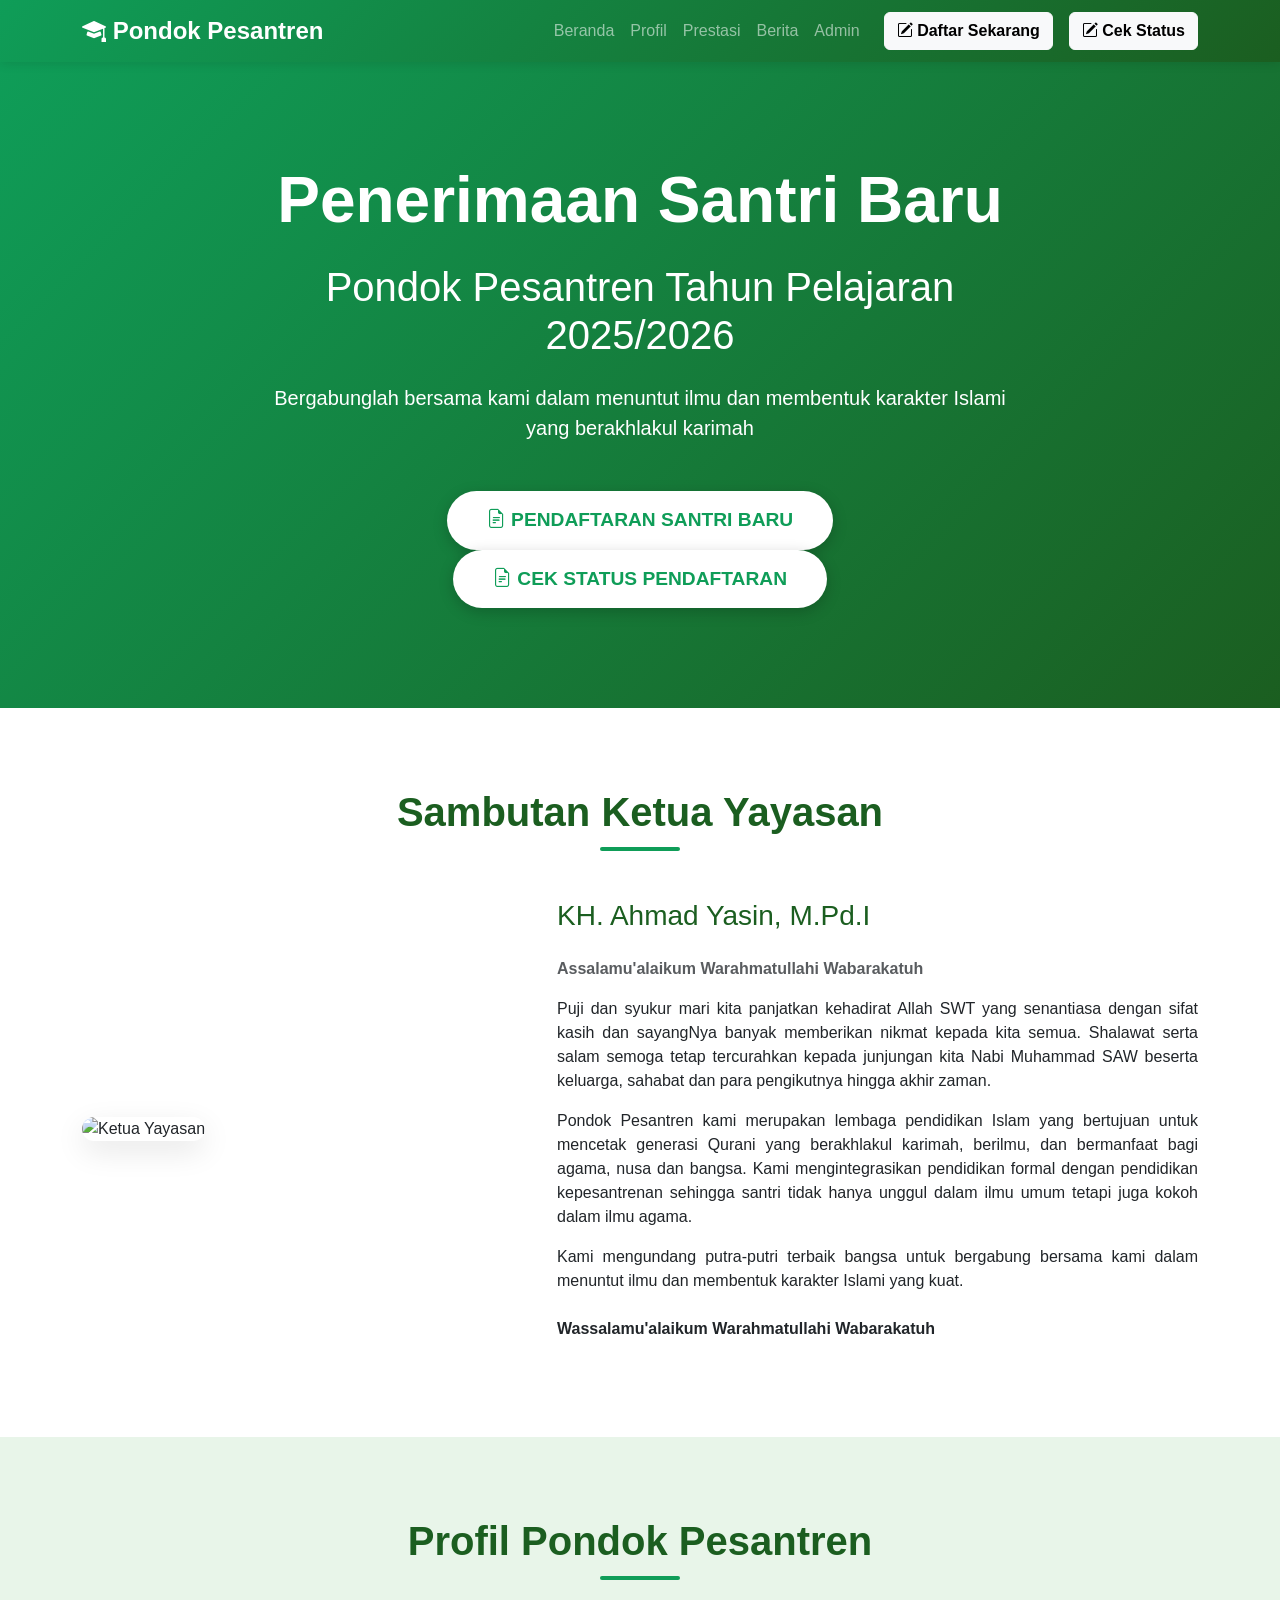
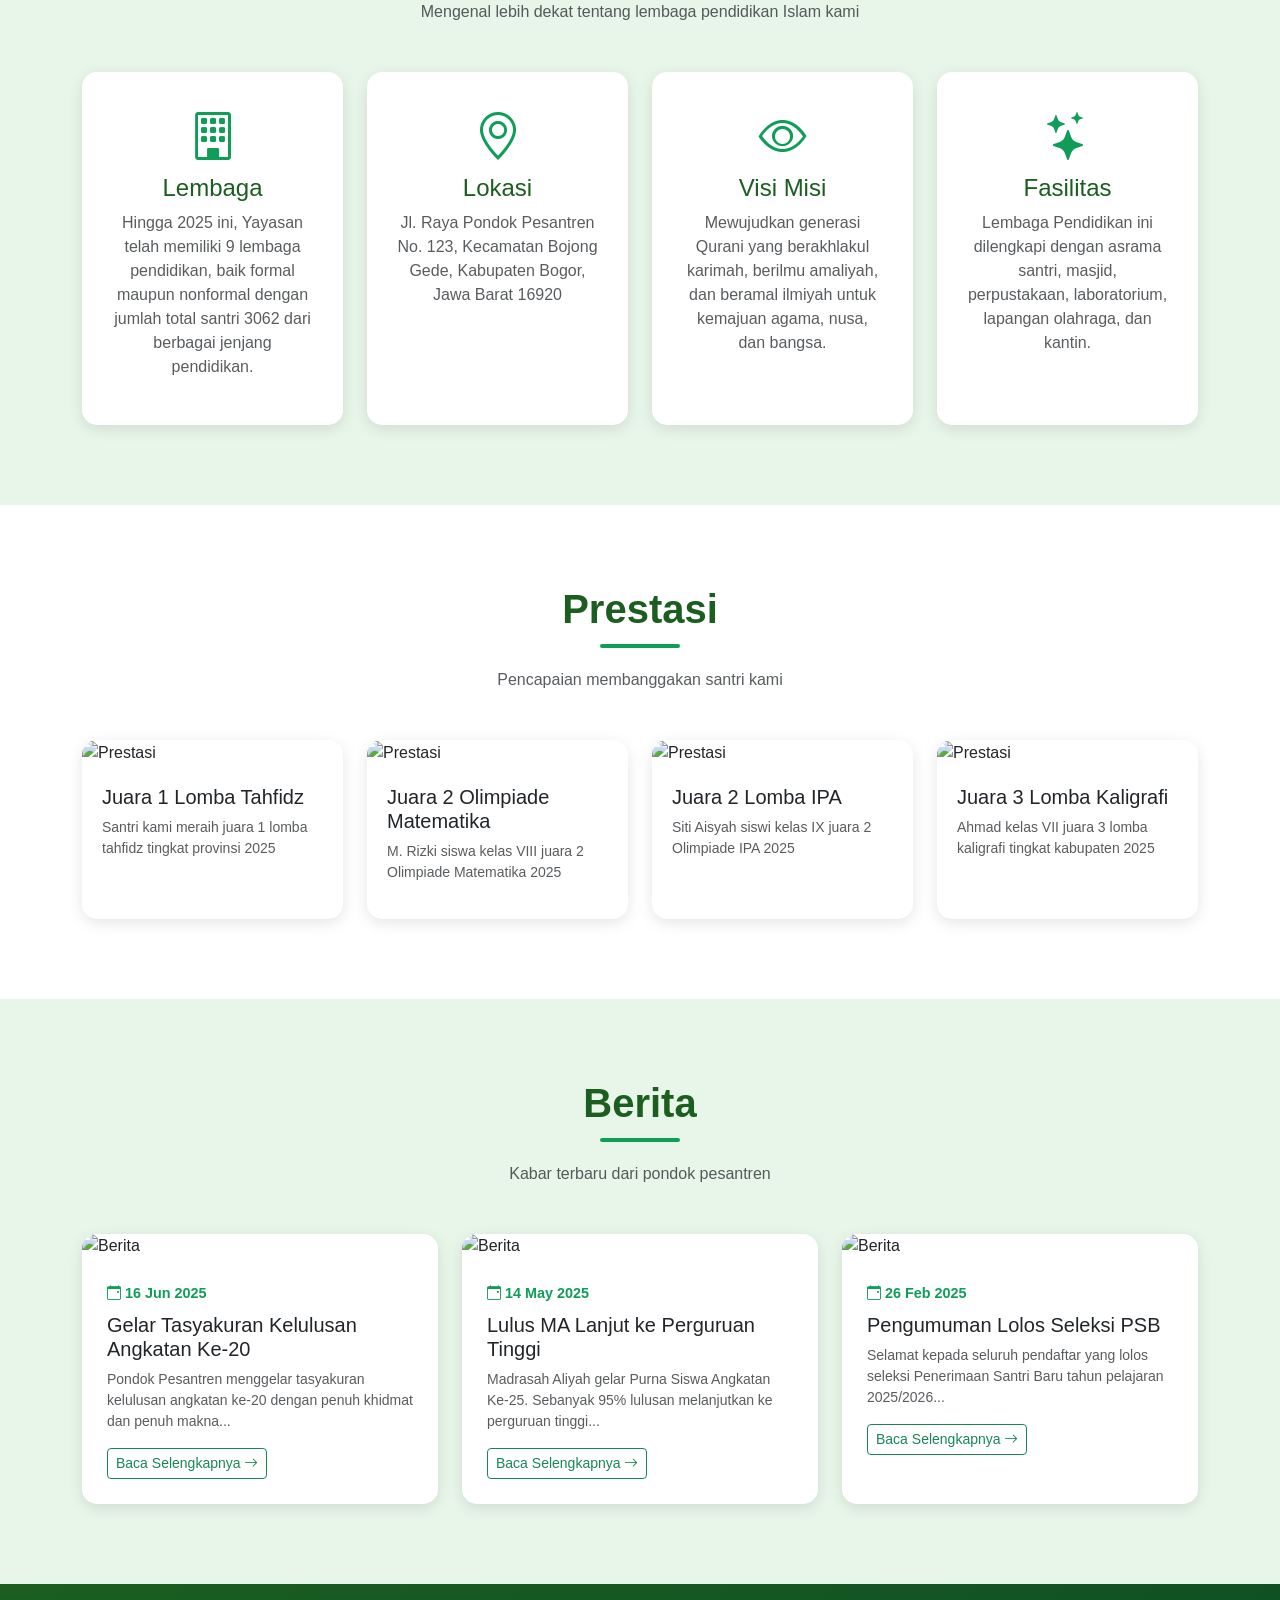
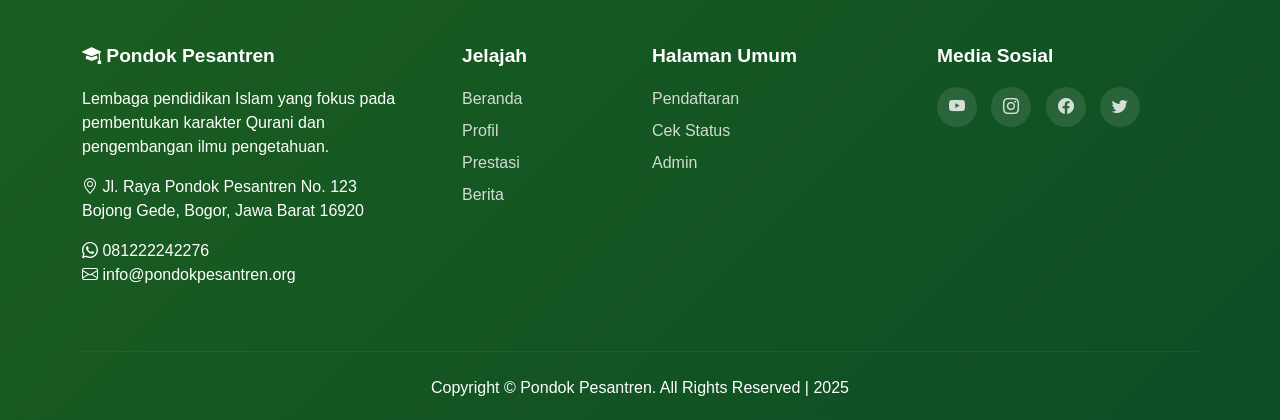
==== commit 32118bfa: "update: sync admin and index to public folder for vercel deployment" ====
--- a/public/index.html
+++ b/public/index.html
@@ -33,13 +33,21 @@
 
       /* Navbar */
       .navbar {
-        background: linear-gradient(135deg, var(--primary-green), var(--dark-green)) !important;
+        background: linear-gradient(
+          135deg,
+          var(--primary-green),
+          var(--dark-green)
+        ) !important;
         box-shadow: 0 2px 10px rgba(0, 0, 0, 0.1);
       }
 
       /* Hero Section */
       .hero-section {
-        background: linear-gradient(135deg, var(--primary-green), var(--dark-green));
+        background: linear-gradient(
+          135deg,
+          var(--primary-green),
+          var(--dark-green)
+        );
         color: white;
         padding: 100px 0;
         position: relative;
@@ -308,15 +316,15 @@
               <a class="nav-link" href="#berita">Berita</a>
             </li>
             <li class="nav-item">
-              <a class="nav-link" href="/cek-status">Cek Status</a>
-            </li>
-            <li class="nav-item">
               <a class="nav-link" href="/login">Admin</a>
             </li>
           </ul>
           <a class="btn btn-light ms-3 fw-bold" href="/daftar">
             <i class="bi bi-pencil-square"></i> Daftar Sekarang
           </a>
+          <a class="btn btn-light ms-3 fw-bold" href="/cek-status">
+            <i class="bi bi-pencil-square"></i> Cek Status
+          </a>
         </div>
       </div>
     </nav>
@@ -326,9 +334,7 @@
       <div class="container hero-content">
         <div class="row align-items-center">
           <div class="col-lg-8 mx-auto text-center" data-aos="fade-up">
-            <h1 class="display-3 fw-bold mb-4">
-              Penerimaan Santri Baru
-            </h1>
+            <h1 class="display-3 fw-bold mb-4">Penerimaan Santri Baru</h1>
             <h2 class="display-6 mb-4">
               Pondok Pesantren Tahun Pelajaran 2025/2026
             </h2>
@@ -339,46 +345,13 @@
             <a href="/daftar" class="btn btn-psb">
               <i class="bi bi-file-earmark-text"></i> PENDAFTARAN SANTRI BARU
             </a>
+            <a href="/cekstatus" class="btn btn-psb">
+              <i class="bi bi-file-earmark-text"></i> CEK STATUS PENDAFTARAN
+            </a>
           </div>
         </div>
       </div>
     </section>
-
-    <!-- Stats Section -->
-    <section class="stats-section">
-      <div class="container">
-        <h2 class="text-center section-title" data-aos="fade-up">
-          Jumlah Pendaftar Tahun Pelajaran 2025-2026
-        </h2>
-        <div class="row g-4 mt-4">
-          <div class="col-md-3" data-aos="fade-up" data-aos-delay="100">
-            <div class="stat-card">
-              <div class="stat-number">187</div>
-              <div class="stat-label">MA</div>
-            </div>
-          </div>
-          <div class="col-md-3" data-aos="fade-up" data-aos-delay="200">
-            <div class="stat-card">
-              <div class="stat-number">430</div>
-              <div class="stat-label">MTs</div>
-            </div>
-          </div>
-          <div class="col-md-3" data-aos="fade-up" data-aos-delay="300">
-            <div class="stat-card">
-              <div class="stat-number">141</div>
-              <div class="stat-label">MI</div>
-            </div>
-          </div>
-          <div class="col-md-3" data-aos="fade-up" data-aos-delay="400">
-            <div class="stat-card">
-              <div class="stat-number">54</div>
-              <div class="stat-label">Wustho</div>
-            </div>
-          </div>
-        </div>
-      </div>
-    </section>
-
     <!-- Sambutan Section -->
     <section class="sambutan-section">
       <div class="container">
@@ -437,60 +410,8 @@
           Mengenal lebih dekat tentang lembaga pendidikan Islam kami
         </p>
 
-        <div class="row g-4">
-          <div class="col-md-6 col-lg-3" data-aos="fade-up" data-aos-delay="100">
-            <div class="card profile-card">
-              <div class="text-center">
-                <i class="bi bi-building profile-icon"></i>
-                <h4 style="color: var(--dark-green)">Lembaga</h4>
-                <p class="text-muted">
-                  Hingga 2025 ini, Yayasan telah memiliki 9 lembaga pendidikan,
-                  baik formal maupun nonformal dengan jumlah total santri 3062
-                  dari berbagai jenjang pendidikan.
-                </p>
-              </div>
-            </div>
-          </div>
-
-          <div class="col-md-6 col-lg-3" data-aos="fade-up" data-aos-delay="200">
-            <div class="card profile-card">
-              <div class="text-center">
-                <i class="bi bi-geo-alt profile-icon"></i>
-                <h4 style="color: var(--dark-green)">Lokasi</h4>
-                <p class="text-muted">
-                  Jl. Raya Pondok Pesantren No. 123, Kecamatan Bojong Gede,
-                  Kabupaten Bogor, Jawa Barat 16920
-                </p>
-              </div>
-            </div>
-          </div>
-
-          <div class="col-md-6 col-lg-3" data-aos="fade-up" data-aos-delay="300">
-            <div class="card profile-card">
-              <div class="text-center">
-                <i class="bi bi-eye profile-icon"></i>
-                <h4 style="color: var(--dark-green)">Visi Misi</h4>
-                <p class="text-muted">
-                  Mewujudkan generasi Qurani yang berakhlakul karimah, berilmu
-                  amaliyah, dan beramal ilmiyah untuk kemajuan agama, nusa, dan
-                  bangsa.
-                </p>
-              </div>
-            </div>
-          </div>
-
-          <div class="col-md-6 col-lg-3" data-aos="fade-up" data-aos-delay="400">
-            <div class="card profile-card">
-              <div class="text-center">
-                <i class="bi bi-stars profile-icon"></i>
-                <h4 style="color: var(--dark-green)">Fasilitas</h4>
-                <p class="text-muted">
-                  Lembaga Pendidikan ini dilengkapi dengan asrama santri, masjid,
-                  perpustakaan, laboratorium, lapangan olahraga, dan kantin.
-                </p>
-              </div>
-            </div>
-          </div>
+        <div class="row g-4" id="profilContainer">
+          <!-- Loaded from localStorage by JavaScript -->
         </div>
       </div>
     </section>
@@ -503,70 +424,8 @@
           Pencapaian membanggakan santri kami
         </p>
 
-        <div class="row g-4">
-          <div class="col-md-6 col-lg-3" data-aos="fade-up" data-aos-delay="100">
-            <div class="prestasi-card">
-              <img
-                src="https://images.unsplash.com/photo-1523050854058-8df90110c9f1?w=400"
-                alt="Prestasi"
-                class="prestasi-img"
-              />
-              <div class="prestasi-body">
-                <h5>Juara 1 Lomba Tahfidz</h5>
-                <p class="text-muted small">
-                  Santri kami meraih juara 1 lomba tahfidz tingkat provinsi 2025
-                </p>
-              </div>
-            </div>
-          </div>
-
-          <div class="col-md-6 col-lg-3" data-aos="fade-up" data-aos-delay="200">
-            <div class="prestasi-card">
-              <img
-                src="https://images.unsplash.com/photo-1427504494785-3a9ca7044f45?w=400"
-                alt="Prestasi"
-                class="prestasi-img"
-              />
-              <div class="prestasi-body">
-                <h5>Juara 2 Olimpiade Matematika</h5>
-                <p class="text-muted small">
-                  M. Rizki siswa kelas VIII juara 2 Olimpiade Matematika 2025
-                </p>
-              </div>
-            </div>
-          </div>
-
-          <div class="col-md-6 col-lg-3" data-aos="fade-up" data-aos-delay="300">
-            <div class="prestasi-card">
-              <img
-                src="https://images.unsplash.com/photo-1509062522246-3755977927d7?w=400"
-                alt="Prestasi"
-                class="prestasi-img"
-              />
-              <div class="prestasi-body">
-                <h5>Juara 2 Lomba IPA</h5>
-                <p class="text-muted small">
-                  Siti Aisyah siswi kelas IX juara 2 Olimpiade IPA 2025
-                </p>
-              </div>
-            </div>
-          </div>
-
-          <div class="col-md-6 col-lg-3" data-aos="fade-up" data-aos-delay="400">
-            <div class="prestasi-card">
-              <img
-                src="https://images.unsplash.com/photo-1456513080510-7bf3a84b82f8?w=400"
-                alt="Prestasi"
-                class="prestasi-img"
-              />
-              <div class="prestasi-body">
-                <h5>Juara 3 Lomba Kaligrafi</h5>
-                <p class="text-muted small">
-                  Ahmad kelas VII juara 3 lomba kaligrafi tingkat kabupaten 2025
-                </p>
-              </div>
-            </div>
-          </div>
+        <div class="row g-4" id="prestasiContainer">
+          <!-- Loaded from localStorage by JavaScript -->
         </div>
       </div>
     </section>
@@ -579,75 +438,8 @@
           Kabar terbaru dari pondok pesantren
         </p>
 
-        <div class="row g-4">
-          <div class="col-md-6 col-lg-4" data-aos="fade-up" data-aos-delay="100">
-            <div class="berita-card">
-              <img
-                src="https://images.unsplash.com/photo-1523050854058-8df90110c9f1?w=400"
-                alt="Berita"
-                class="berita-img"
-              />
-              <div class="berita-body">
-                <div class="berita-date mb-2">
-                  <i class="bi bi-calendar-event"></i> 16 Jun 2025
-                </div>
-                <h5>Gelar Tasyakuran Kelulusan Angkatan Ke-20</h5>
-                <p class="text-muted small">
-                  Pondok Pesantren menggelar tasyakuran kelulusan angkatan ke-20
-                  dengan penuh khidmat dan penuh makna...
-                </p>
-                <a href="#" class="btn btn-sm btn-outline-success">
-                  Baca Selengkapnya <i class="bi bi-arrow-right"></i>
-                </a>
-              </div>
-            </div>
-          </div>
-
-          <div class="col-md-6 col-lg-4" data-aos="fade-up" data-aos-delay="200">
-            <div class="berita-card">
-              <img
-                src="https://images.unsplash.com/photo-1427504494785-3a9ca7044f45?w=400"
-                alt="Berita"
-                class="berita-img"
-              />
-              <div class="berita-body">
-                <div class="berita-date mb-2">
-                  <i class="bi bi-calendar-event"></i> 14 May 2025
-                </div>
-                <h5>Lulus MA Lanjut ke Perguruan Tinggi</h5>
-                <p class="text-muted small">
-                  Madrasah Aliyah gelar Purna Siswa Angkatan Ke-25. Sebanyak 95%
-                  lulusan melanjutkan ke perguruan tinggi...
-                </p>
-                <a href="#" class="btn btn-sm btn-outline-success">
-                  Baca Selengkapnya <i class="bi bi-arrow-right"></i>
-                </a>
-              </div>
-            </div>
-          </div>
-
-          <div class="col-md-6 col-lg-4" data-aos="fade-up" data-aos-delay="300">
-            <div class="berita-card">
-              <img
-                src="https://images.unsplash.com/photo-1509062522246-3755977927d7?w=400"
-                alt="Berita"
-                class="berita-img"
-              />
-              <div class="berita-body">
-                <div class="berita-date mb-2">
-                  <i class="bi bi-calendar-event"></i> 26 Feb 2025
-                </div>
-                <h5>Pengumuman Lolos Seleksi PSB</h5>
-                <p class="text-muted small">
-                  Selamat kepada seluruh pendaftar yang lolos seleksi Penerimaan
-                  Santri Baru tahun pelajaran 2025/2026...
-                </p>
-                <a href="#" class="btn btn-sm btn-outline-success">
-                  Baca Selengkapnya <i class="bi bi-arrow-right"></i>
-                </a>
-              </div>
-            </div>
-          </div>
+        <div class="row g-4" id="beritaContainer">
+          <!-- Loaded from localStorage by JavaScript -->
         </div>
       </div>
     </section>
@@ -741,6 +533,248 @@
           }
         });
       });
+
+      // Load Profil Data
+      function loadProfilData() {
+        const profilData = JSON.parse(
+          localStorage.getItem("profilData") || "[]"
+        );
+        const container = document.getElementById("profilContainer");
+
+        if (profilData.length === 0) {
+          // Default data
+          const defaultProfil = [
+            {
+              icon: "bi-building",
+              judul: "Lembaga",
+              deskripsi:
+                "Hingga 2025 ini, Yayasan telah memiliki 9 lembaga pendidikan, baik formal maupun nonformal dengan jumlah total santri 3062 dari berbagai jenjang pendidikan.",
+            },
+            {
+              icon: "bi-geo-alt",
+              judul: "Lokasi",
+              deskripsi:
+                "Jl. Raya Pondok Pesantren No. 123, Kecamatan Bojong Gede, Kabupaten Bogor, Jawa Barat 16920",
+            },
+            {
+              icon: "bi-eye",
+              judul: "Visi Misi",
+              deskripsi:
+                "Mewujudkan generasi Qurani yang berakhlakul karimah, berilmu amaliyah, dan beramal ilmiyah untuk kemajuan agama, nusa, dan bangsa.",
+            },
+            {
+              icon: "bi-stars",
+              judul: "Fasilitas",
+              deskripsi:
+                "Lembaga Pendidikan ini dilengkapi dengan asrama santri, masjid, perpustakaan, laboratorium, lapangan olahraga, dan kantin.",
+            },
+          ];
+          container.innerHTML = defaultProfil
+            .map(
+              (item, i) => `
+            <div class="col-md-6 col-lg-3" data-aos="fade-up" data-aos-delay="${
+              (i + 1) * 100
+            }">
+              <div class="card profile-card">
+                <div class="text-center">
+                  <i class="bi ${item.icon} profile-icon"></i>
+                  <h4 style="color: var(--dark-green)">${item.judul}</h4>
+                  <p class="text-muted">${item.deskripsi}</p>
+                </div>
+              </div>
+            </div>
+          `
+            )
+            .join("");
+        } else {
+          container.innerHTML = profilData
+            .map(
+              (item, i) => `
+            <div class="col-md-6 col-lg-3" data-aos="fade-up" data-aos-delay="${
+              (i + 1) * 100
+            }">
+              <div class="card profile-card">
+                <div class="text-center">
+                  <i class="bi ${item.icon} profile-icon"></i>
+                  <h4 style="color: var(--dark-green)">${item.judul}</h4>
+                  <p class="text-muted">${item.deskripsi}</p>
+                </div>
+              </div>
+            </div>
+          `
+            )
+            .join("");
+        }
+      }
+
+      // Load Prestasi Data
+      function loadPrestasiData() {
+        const prestasiData = JSON.parse(
+          localStorage.getItem("prestasiData") || "[]"
+        );
+        const container = document.getElementById("prestasiContainer");
+
+        if (prestasiData.length === 0) {
+          // Default data
+          const defaultPrestasi = [
+            {
+              judul: "Juara 1 Lomba Tahfidz",
+              deskripsi:
+                "Santri kami meraih juara 1 lomba tahfidz tingkat provinsi 2025",
+              gambar:
+                "https://images.unsplash.com/photo-1523050854058-8df90110c9f1?w=400",
+            },
+            {
+              judul: "Juara 2 Olimpiade Matematika",
+              deskripsi:
+                "M. Rizki siswa kelas VIII juara 2 Olimpiade Matematika 2025",
+              gambar:
+                "https://images.unsplash.com/photo-1427504494785-3a9ca7044f45?w=400",
+            },
+            {
+              judul: "Juara 2 Lomba IPA",
+              deskripsi:
+                "Siti Aisyah siswi kelas IX juara 2 Olimpiade IPA 2025",
+              gambar:
+                "https://images.unsplash.com/photo-1509062522246-3755977927d7?w=400",
+            },
+            {
+              judul: "Juara 3 Lomba Kaligrafi",
+              deskripsi:
+                "Ahmad kelas VII juara 3 lomba kaligrafi tingkat kabupaten 2025",
+              gambar:
+                "https://images.unsplash.com/photo-1456513080510-7bf3a84b82f8?w=400",
+            },
+          ];
+          container.innerHTML = defaultPrestasi
+            .map(
+              (item, i) => `
+            <div class="col-md-6 col-lg-3" data-aos="fade-up" data-aos-delay="${
+              (i + 1) * 100
+            }">
+              <div class="prestasi-card">
+                <img src="${item.gambar}" alt="Prestasi" class="prestasi-img" />
+                <div class="prestasi-body">
+                  <h5>${item.judul}</h5>
+                  <p class="text-muted small">${item.deskripsi}</p>
+                </div>
+              </div>
+            </div>
+          `
+            )
+            .join("");
+        } else {
+          container.innerHTML = prestasiData
+            .map(
+              (item, i) => `
+            <div class="col-md-6 col-lg-3" data-aos="fade-up" data-aos-delay="${
+              (i + 1) * 100
+            }">
+              <div class="prestasi-card">
+                <img src="${item.gambar}" alt="Prestasi" class="prestasi-img" />
+                <div class="prestasi-body">
+                  <h5>${item.judul}</h5>
+                  <p class="text-muted small">${item.deskripsi}</p>
+                </div>
+              </div>
+            </div>
+          `
+            )
+            .join("");
+        }
+      }
+
+      // Load Berita Data
+      function loadBeritaData() {
+        const beritaData = JSON.parse(
+          localStorage.getItem("beritaData") || "[]"
+        );
+        const container = document.getElementById("beritaContainer");
+
+        if (beritaData.length === 0) {
+          // Default data
+          const defaultBerita = [
+            {
+              judul: "Gelar Tasyakuran Kelulusan Angkatan Ke-20",
+              tanggal: "16 Jun 2025",
+              ringkasan:
+                "Pondok Pesantren menggelar tasyakuran kelulusan angkatan ke-20 dengan penuh khidmat dan penuh makna...",
+              gambar:
+                "https://images.unsplash.com/photo-1523050854058-8df90110c9f1?w=400",
+            },
+            {
+              judul: "Lulus MA Lanjut ke Perguruan Tinggi",
+              tanggal: "14 May 2025",
+              ringkasan:
+                "Madrasah Aliyah gelar Purna Siswa Angkatan Ke-25. Sebanyak 95% lulusan melanjutkan ke perguruan tinggi...",
+              gambar:
+                "https://images.unsplash.com/photo-1427504494785-3a9ca7044f45?w=400",
+            },
+            {
+              judul: "Pengumuman Lolos Seleksi PSB",
+              tanggal: "26 Feb 2025",
+              ringkasan:
+                "Selamat kepada seluruh pendaftar yang lolos seleksi Penerimaan Santri Baru tahun pelajaran 2025/2026...",
+              gambar:
+                "https://images.unsplash.com/photo-1509062522246-3755977927d7?w=400",
+            },
+          ];
+          container.innerHTML = defaultBerita
+            .map(
+              (item, i) => `
+            <div class="col-md-6 col-lg-4" data-aos="fade-up" data-aos-delay="${
+              (i + 1) * 100
+            }">
+              <div class="berita-card">
+                <img src="${item.gambar}" alt="Berita" class="berita-img" />
+                <div class="berita-body">
+                  <div class="berita-date mb-2">
+                    <i class="bi bi-calendar-event"></i> ${item.tanggal}
+                  </div>
+                  <h5>${item.judul}</h5>
+                  <p class="text-muted small">${item.ringkasan}</p>
+                  <a href="#" class="btn btn-sm btn-outline-success">
+                    Baca Selengkapnya <i class="bi bi-arrow-right"></i>
+                  </a>
+                </div>
+              </div>
+            </div>
+          `
+            )
+            .join("");
+        } else {
+          container.innerHTML = beritaData
+            .map(
+              (item, i) => `
+            <div class="col-md-6 col-lg-4" data-aos="fade-up" data-aos-delay="${
+              (i + 1) * 100
+            }">
+              <div class="berita-card">
+                <img src="${item.gambar}" alt="Berita" class="berita-img" />
+                <div class="berita-body">
+                  <div class="berita-date mb-2">
+                    <i class="bi bi-calendar-event"></i> ${item.tanggal}
+                  </div>
+                  <h5>${item.judul}</h5>
+                  <p class="text-muted small">${item.ringkasan}</p>
+                  <a href="#" class="btn btn-sm btn-outline-success">
+                    Baca Selengkapnya <i class="bi bi-arrow-right"></i>
+                  </a>
+                </div>
+              </div>
+            </div>
+          `
+            )
+            .join("");
+        }
+      }
+
+      // Load all data on page load
+      document.addEventListener("DOMContentLoaded", function () {
+        loadProfilData();
+        loadPrestasiData();
+        loadBeritaData();
+      });
     </script>
   </body>
 </html>
